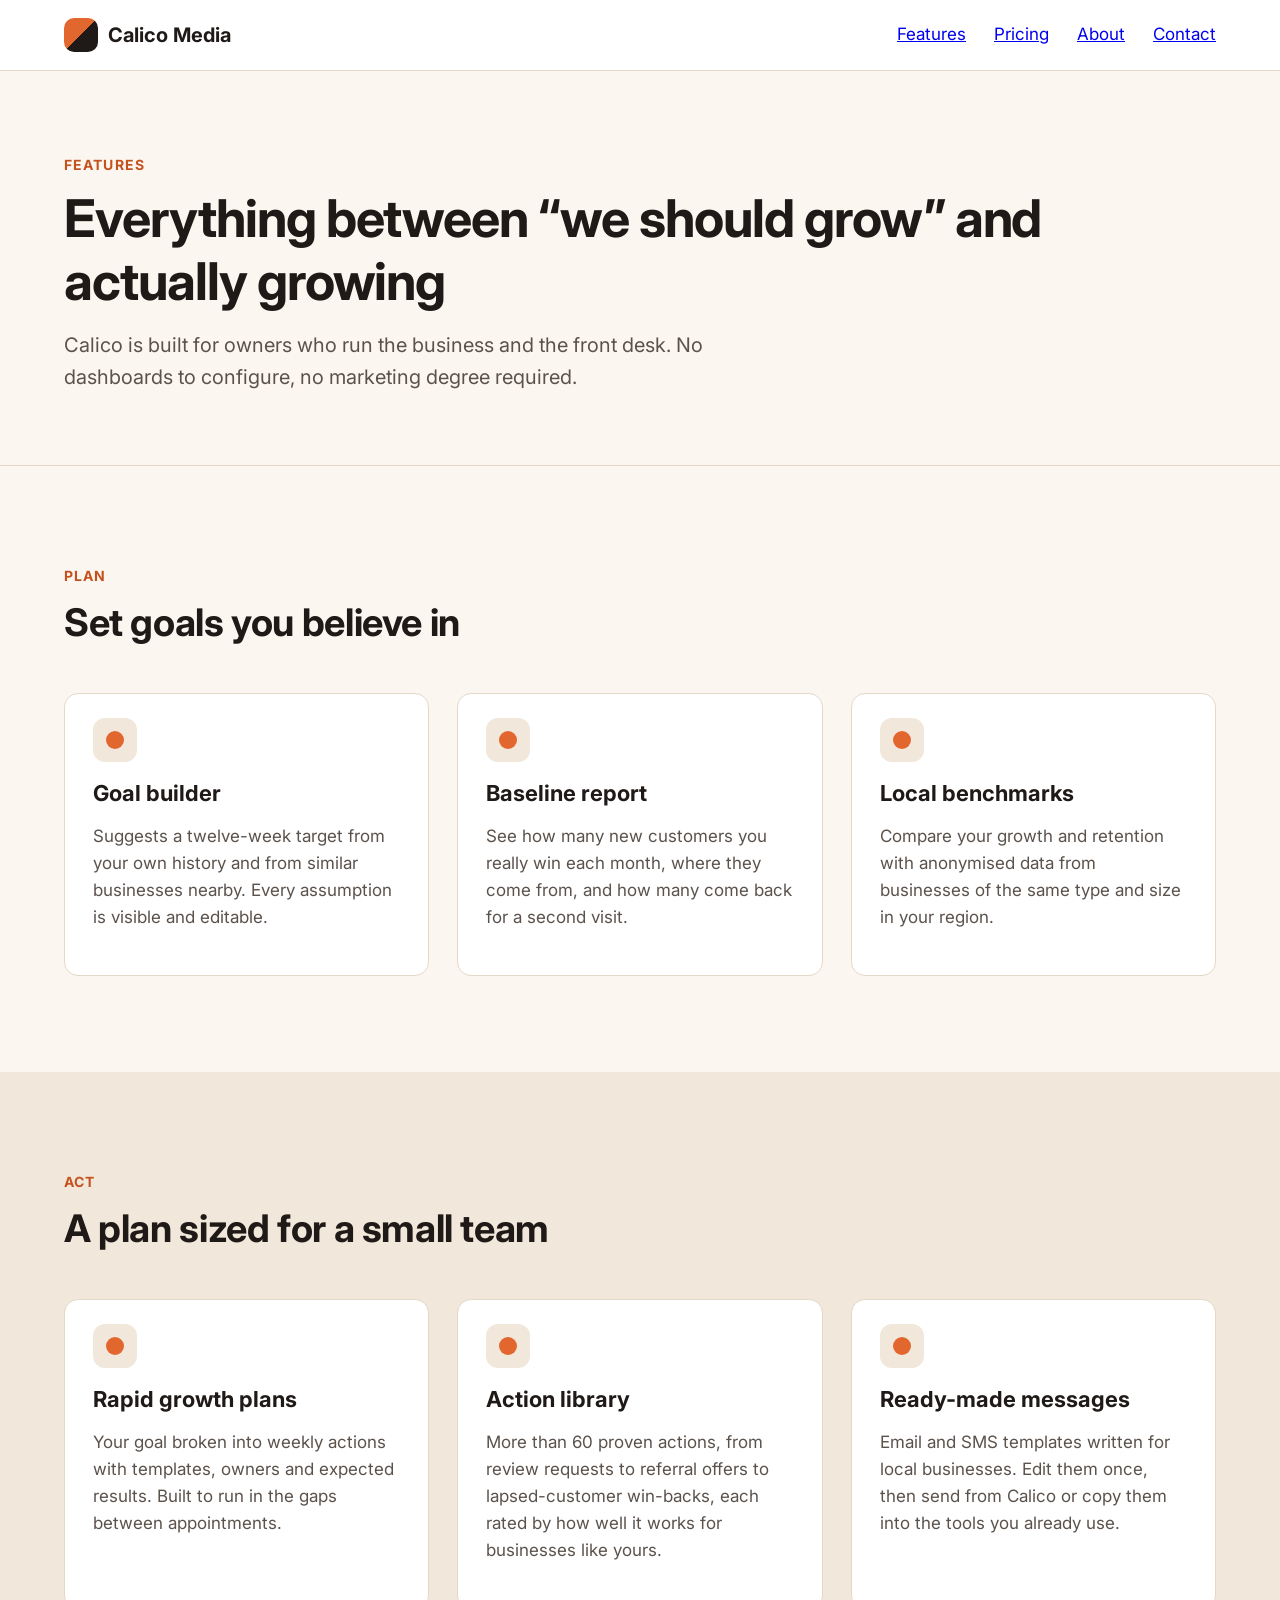
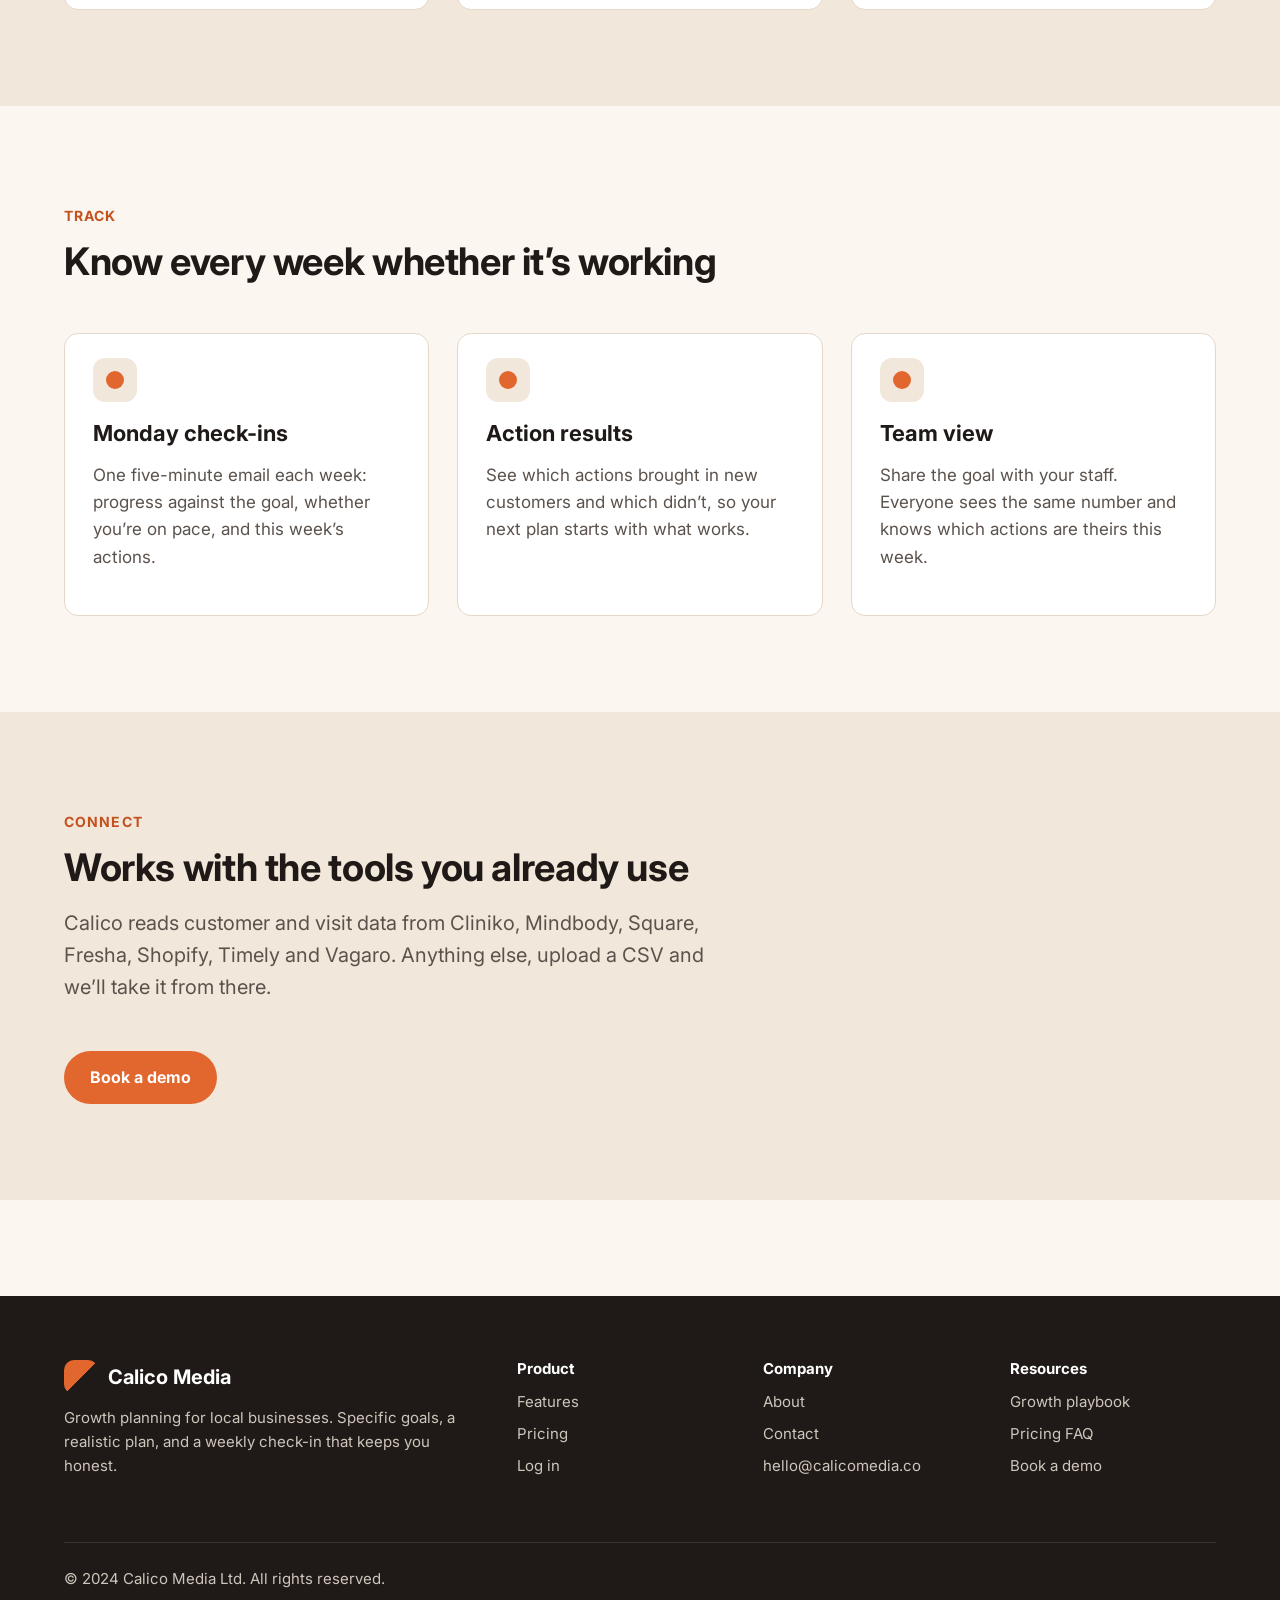
==== public/features.html @ 958faabe "fix mentor req. 11/23" ====
<!DOCTYPE html>
<html lang="en">
<head>
  <meta charset="utf-8">
  <meta name="viewport" content="width=device-width, initial-scale=1">
  <title>Features | Calico Media</title>
  <meta name="description" content="Goal builder, rapid growth plans, Monday check-ins and more. See everything Calico does to help local businesses grow.">
  <link rel="preconnect" href="https://fonts.googleapis.com">
  <link rel="preconnect" href="https://fonts.gstatic.com" crossorigin>
  <link href="https://fonts.googleapis.com/css2?family=Inter:wght@100;200;300;400;500;600;700;800;900&display=swap" rel="stylesheet">
  <link rel="stylesheet" href="css/styles.css">
</head>
<body>
  <header class="site-header">
    <div class="container">
      <a class="logo" href="index.html"><span class="logo-mark"></span>Calico Media</a>
      <nav aria-label="Main">
        <ul class="nav-links--feat">
          <li><a href="features.html" aria-current="page">Features</a></li>
          <li><a href="pricing.html">Pricing</a></li>
          <li><a href="about.html">About</a></li>
          <li><a href="contact.html">Contact</a></li>
        </ul>
      </nav>
    </div>
  </header>

  <main>
    <section class="page-header">
      <div class="container">
        <span class="eyebrow">Features</span>
        <h1>Everything between &ldquo;we should grow&rdquo; and actually growing</h1>
        <p class="lead">Calico is built for owners who run the business and the front desk. No dashboards to configure, no marketing degree required.</p>
      </div>
    </section>

    <section class="section">
      <div class="container">
        <div class="section-intro">
          <span class="eyebrow">Plan</span>
          <h2>Set goals you believe in</h2>
        </div>
        <div class="card-grid">
          <div class="card">
            <div class="card-body">
              <div class="icon-dot"></div>
              <h3>Goal builder</h3>
              <p>Suggests a twelve-week target from your own history and from similar businesses nearby. Every assumption is visible and editable.</p>
            </div>
          </div>
          <div class="card">
            <div class="card-body">
              <div class="icon-dot"></div>
              <h3>Baseline report</h3>
              <p>See how many new customers you really win each month, where they come from, and how many come back for a second visit.</p>
            </div>
          </div>
          <div class="card">
            <div class="card-body">
              <div class="icon-dot"></div>
              <h3>Local benchmarks</h3>
              <p>Compare your growth and retention with anonymised data from businesses of the same type and size in your region.</p>
            </div>
          </div>
        </div>
      </div>
    </section>

    <section class="section section--sand">
      <div class="container">
        <div class="section-intro">
          <span class="eyebrow">Act</span>
          <h2>A plan sized for a small team</h2>
        </div>
        <div class="card-grid">
          <div class="card">
            <div class="card-body">
              <div class="icon-dot"></div>
              <h3>Rapid growth plans</h3>
              <p>Your goal broken into weekly actions with templates, owners and expected results. Built to run in the gaps between appointments.</p>
            </div>
          </div>
          <div class="card">
            <div class="card-body">
              <div class="icon-dot"></div>
              <h3>Action library</h3>
              <p>More than 60 proven actions, from review requests to referral offers to lapsed-customer win-backs, each rated by how well it works for businesses like yours.</p>
            </div>
          </div>
          <div class="card">
            <div class="card-body">
              <div class="icon-dot"></div>
              <h3>Ready-made messages</h3>
              <p>Email and SMS templates written for local businesses. Edit them once, then send from Calico or copy them into the tools you already use.</p>
            </div>
          </div>
        </div>
      </div>
    </section>

    <section class="section">
      <div class="container">
        <div class="section-intro">
          <span class="eyebrow">Track</span>
          <h2>Know every week whether it&rsquo;s working</h2>
        </div>
        <div class="card-grid">
          <div class="card">
            <div class="card-body">
              <div class="icon-dot"></div>
              <h3>Monday check-ins</h3>
              <p>One five-minute email each week: progress against the goal, whether you&rsquo;re on pace, and this week&rsquo;s actions.</p>
            </div>
          </div>
          <div class="card">
            <div class="card-body">
              <div class="icon-dot"></div>
              <h3>Action results</h3>
              <p>See which actions brought in new customers and which didn&rsquo;t, so your next plan starts with what works.</p>
            </div>
          </div>
          <div class="card">
            <div class="card-body">
              <div class="icon-dot"></div>
              <h3>Team view</h3>
              <p>Share the goal with your staff. Everyone sees the same number and knows which actions are theirs this week.</p>
            </div>
          </div>
        </div>
      </div>
    </section>

    <section class="section section--sand">
      <div class="container">
        <div class="section-intro">
          <span class="eyebrow">Connect</span>
          <h2>Works with the tools you already use</h2>
          <p class="lead">Calico reads customer and visit data from Cliniko, Mindbody, Square, Fresha, Shopify, Timely and Vagaro. Anything else, upload a CSV and we&rsquo;ll take it from there.</p>
        </div>
        <a class="btn" href="contact.html">Book a demo</a>
      </div>
    </section>
  </main>

  <footer class="site-footer">
    <div class="container">
      <div class="footer-grid">
        <div>
          <a class="logo" href="index.html"><span class="logo-mark"></span>Calico Media</a>
          <p>Growth planning for local businesses. Specific goals, a realistic plan, and a weekly check-in that keeps you honest.</p>
        </div>
        <div>
          <h4>Product</h4>
          <ul>
            <li><a href="features.html">Features</a></li>
            <li><a href="pricing.html">Pricing</a></li>
            <li><a href="https://app.calicomedia.co/login">Log in</a></li>
          </ul>
        </div>
        <div>
          <h4>Company</h4>
          <ul>
            <li><a href="about.html">About</a></li>
            <li><a href="contact.html">Contact</a></li>
            <li><a href="mailto:hello@calicomedia.co">hello@calicomedia.co</a></li>
          </ul>
        </div>
        <div>
          <h4>Resources</h4>
          <ul>
            <li><a href="index.html#playbook">Growth playbook</a></li>
            <li><a href="pricing.html#faq">Pricing FAQ</a></li>
            <li><a href="contact.html">Book a demo</a></li>
          </ul>
        </div>
      </div>
      <div class="footer-bottom">
        <p>&copy; 2024 Calico Media Ltd. All rights reserved.</p>
      </div>
    </div>
  </footer>
</body>
</html>
---- public/css/styles.css ----
/* Calico Media marketing site */

:root {
  --ink: #1f1a17;
  --ink-soft: #5b524c;
  --cream: #fbf6ef;
  --sand: #f1e7da;
  --white: #ffffff;
  --orange: #e2672f;
  --orange-dark: #c4521f;
  --teal: #1f6f6b;
  --line: #e4d8c8;
  --radius: 14px;
}

*,
*::before,
*::after {
  box-sizing: border-box;
}

html,
body {
  overflow-x: hidden;
}

body {
  margin: 0;
  font-family:
    "Inter",
    -apple-system,
    BlinkMacSystemFont,
    "Segoe UI",
    sans-serif;
  font-weight: 400;
  font-size: 17px;
  line-height: 1.6;
  color: var(--ink);
  background: var(--cream);
}

h1,
h2,
h3,
h4 {
  font-weight: 700;
  line-height: 1.2;
  margin: 0 0 16px;
}

h1 {
  font-size: 52px;
  letter-spacing: -0.02em;
}

h2 {
  font-size: 38px;
  letter-spacing: -0.01em;
}

h3 {
  font-size: 22px;
}

p {
  margin: 0 0 16px;
}

img {
  max-width: 100%;
}

.container {
  max-width: 1200px;
  margin: 0 auto;
  padding: 0 24px;
}

.section {
  padding: 96px 0;
}

.section--sand {
  background: var(--sand);
}

.eyebrow {
  display: inline-block;
  font-size: 14px;
  font-weight: 700;
  letter-spacing: 0.08em;
  text-transform: uppercase;
  color: var(--orange-dark);
  margin-bottom: 12px;
}

.lead {
  font-size: 20px;
  color: var(--ink-soft);
  max-width: 640px;
}

.section-intro {
  max-width: 680px;
  margin-bottom: 48px;
}

.btn {
  display: inline-block;
  padding: 14px 26px;
  border-radius: 999px;
  background: var(--orange);
  color: var(--white);
  font-weight: 700;
  text-decoration: none;
  border: 0;
  font-size: 16px;
  font-family: inherit;
  cursor: pointer;
}

.btn:hover {
  background: var(--orange-dark);
}

.btn--ghost {
  background: transparent;
  color: inherit;
  box-shadow: inset 0 0 0 2px currentColor;
}

.btn--ghost:hover {
  background: rgba(255, 255, 255, 0.1);
}

/* Header */

.site-header {
  background: var(--white);
  border-bottom: 1px solid var(--line);
}

.site-header .container {
  display: flex;
  flex-wrap: wrap;
  align-items: center;
  justify-content: space-between;
  gap: 12px 32px;
  padding-top: 18px;
  padding-bottom: 18px;
}

.logo {
  display: flex;
  align-items: center;
  gap: 10px;
  flex-shrink: 0;
  font-size: 20px;
  font-weight: 700;
  color: var(--ink);
  text-decoration: none;
}

.logo-mark {
  width: 34px;
  height: 34px;
  border-radius: 10px;
  background: linear-gradient(
    135deg,
    var(--orange) 0%,
    var(--orange) 50%,
    var(--ink) 50%,
    var(--ink) 100%
  );
}

.nav-links {
  display: flex;
  flex-wrap: wrap;
  align-items: center;
  gap: 8px 28px;
  list-style: none;
  margin: 0;
  padding: 0;
}

.nav-links--feat,
.nav-links--price {
  display: flex;
  flex-wrap: wrap;
  align-items: center;
  gap: 8px 28px;
  list-style: none;
  margin: 0;
  padding: 0;
  color: #000000;
}

.nav-links a {
  color: var(--ink);
  text-decoration: none;
}

.nav-links a:hover,
.nav-links a[aria-current="page"] {
  color: var(--orange-dark);
}

.site-header--home {
  background: var(--ink);
  border-bottom: 0;
}

.site-header--home .logo,
.site-header--home .nav-links a {
  color: var(--white);
}

.site-header--home .logo-mark {
  background: linear-gradient(
    135deg,
    var(--orange) 0%,
    var(--orange) 50%,
    var(--white) 50%,
    var(--white) 100%
  );
}

.site-header--home .container {
  flex-wrap: nowrap;
}

.site-header--home nav {
  min-width: 0;
}

.site-header--home .nav-links {
  flex-wrap: wrap;
  gap: 0;
}

.site-header--home .nav-links li {
  min-width: 0;
}

.site-header--home .nav-links a {
  display: block;
  padding: 0 14px;
  white-space: nowrap;
}

.site-header--home .nav-links li:last-child {
  flex-shrink: 0;
}

.site-header--home .nav-links .btn {
  margin-left: 12px;
  padding: 10px 20px;
}

/* Home hero */

.hero {
  background: var(--ink);
  color: var(--white);
  padding: 56px 0 88px;
}

.hero-inner {
  display: flex;
  align-items: center;
  gap: 56px;
}

.hero-text {
  flex: 1;
  min-width: 0;
}

.hero-text .lead {
  color: #d9cfc5;
}

.hero-actions {
  display: flex;
  flex-wrap: wrap;
  gap: 12px;
  margin-top: 32px;
}

.hero-media {
  width: 600px;
  flex-shrink: 0;
  overflow: hidden;
}

.hero-image {
  max-width: 100%;
  aspect-ratio: 4 / 3;
  border-radius: var(--radius);
  width: 100%;
  display: block;
  object-fit: cover;
}

/* Trust strip */

.trust {
  padding: 40px 0;
  border-bottom: 1px solid var(--line);
  text-align: center;
}

.trust p {
  color: var(--ink-soft);
  font-size: 15px;
}

.trust-list {
  display: flex;
  flex-wrap: wrap;
  justify-content: center;
  gap: 12px 40px;
  list-style: none;
  margin: 0;
  padding: 0;
  font-weight: 700;
  font-size: 18px;
  color: #8a7d72;
}

/* Steps */

.steps {
  display: grid;
  grid-template-columns: repeat(auto-fit, minmax(240px, 1fr));
  gap: 24px;
}

.step {
  background: var(--white);
  border: 1px solid var(--line);
  border-radius: var(--radius);
  padding: 32px;
}

.step-number {
  display: inline-flex;
  align-items: center;
  justify-content: center;
  width: 40px;
  height: 40px;
  border-radius: 50%;
  background: var(--sand);
  color: var(--orange-dark);
  font-weight: 700;
  margin-bottom: 16px;
}

/* Check list */

.check-list {
  list-style: none;
  margin: 24px 0 0;
  padding: 0;
}

.check-list li {
  position: relative;
  padding-left: 32px;
  margin-bottom: 14px;
}

.check-list li::before {
  content: "";
  position: absolute;
  left: 0;
  top: 6px;
  width: 16px;
  height: 16px;
  border-radius: 50%;
  background: var(--teal);
  box-shadow: inset 0 0 0 4px #cfe6e4;
}

/* FAQ */

.faq {
  max-width: 820px;
}

.faq details {
  border-top: 1px solid var(--line);
  padding: 20px 0;
}

.faq details:last-child {
  border-bottom: 1px solid var(--line);
}

.faq summary {
  font-weight: 700;
  font-size: 19px;
  cursor: pointer;
}

.faq details p {
  margin-top: 12px;
  color: var(--ink-soft);
}

/* Feature rows */

.feature-row {
  display: grid;
  grid-template-columns: 1fr 1fr;
  gap: 64px;
  align-items: center;
  margin-bottom: 96px;
}

.feature-row:last-child {
  margin-bottom: 0;
}

.feature-row--reverse .feature-media {
  order: 2;
}

.feature-media img {
  display: block;
  width: 100%;
  aspect-ratio: 4 / 3;
  object-fit: cover;
  border-radius: var(--radius);
}

/* Playbook */

.playbook-grid {
  display: grid;
  grid-template-columns: repeat(auto-fit, minmax(260px, 1fr));
  gap: 28px;
}

/* Card grid */

.card-grid {
  display: grid;
  grid-template-columns: repeat(3, 1fr);
  gap: 28px;
}

.card {
  background: var(--white);
  border: 1px solid var(--line);
  border-radius: var(--radius);
  overflow: hidden;
}

.card img {
  display: block;
  width: 100%;
  aspect-ratio: 16 / 10;
  object-fit: cover;
}

.card-body {
  padding: 24px 28px 28px;
}

.card-body p {
  color: var(--ink-soft);
}

.card-tag {
  font-size: 13px;
  font-weight: 700;
  text-transform: uppercase;
  letter-spacing: 0.06em;
  color: var(--teal);
}

.icon-dot {
  width: 44px;
  height: 44px;
  border-radius: 12px;
  background: var(--sand);
  margin-bottom: 18px;
  position: relative;
}

.icon-dot::after {
  content: "";
  position: absolute;
  inset: 13px;
  border-radius: 50%;
  background: var(--orange);
}

/* CTA band */

.cta-band {
  background: var(--ink);
  color: var(--white);
  border-radius: 24px;
  overflow: hidden;
}

.cta-band img {
  display: block;
  width: 100%;
  aspect-ratio: 21 / 8;
  object-fit: cover;
}

.cta-body {
  padding: 48px;
  display: flex;
  flex-wrap: wrap;
  align-items: center;
  justify-content: space-between;
  gap: 24px;
}

.cta-body h2 {
  margin: 0;
  max-width: 620px;
}

/* Page header (inner pages) */

.page-header {
  padding: 80px 0 56px;
  border-bottom: 1px solid var(--line);
}

/* Pricing */

.pricing-grid {
  display: grid;
  grid-template-columns: repeat(auto-fit, minmax(260px, 1fr));
  gap: 24px;
  align-items: stretch;
}

.pricing-card {
  background: var(--white);
  border: 1px solid var(--line);
  border-radius: var(--radius);
  padding: 36px 32px;
  display: flex;
  flex-direction: column;
}

.pricing-card--featured {
  border: 2px solid var(--orange);
  box-shadow: 0 24px 48px rgba(226, 103, 47, 0.14);
}

.plan-badge {
  align-self: flex-start;
  font-size: 13px;
  font-weight: 700;
  background: var(--orange);
  color: var(--white);
  border-radius: 999px;
  padding: 4px 12px;
  margin-bottom: 16px;
}

.price {
  font-size: 48px;
  font-weight: 700;
  margin: 8px 0 4px;
}

.price small {
  font-size: 17px;
  font-weight: 400;
  color: var(--ink-soft);
}

.pricing-card .check-list {
  flex: 1;
  margin-bottom: 28px;
}

.pricing-card .btn {
  text-align: center;
}

.pricing-note {
  margin-top: 32px;
  color: var(--ink-soft);
  font-size: 15px;
}

/* About */

.stats {
  display: grid;
  grid-template-columns: repeat(auto-fit, minmax(160px, 1fr));
  gap: 16px;
}

.stat {
  background: var(--white);
  border: 1px solid var(--line);
  border-radius: var(--radius);
  padding: 28px 20px;
}

.stat-number {
  display: block;
  font-size: 48px;
  font-weight: 700;
  color: var(--orange-dark);
}

.stat-label {
  display: block;
  font-size: 15px;
  color: var(--ink-soft);
}

.prose {
  max-width: 720px;
}

.team-grid {
  display: grid;
  grid-template-columns: repeat(auto-fit, minmax(220px, 1fr));
  gap: 24px;
}

.person {
  background: var(--white);
  border: 1px solid var(--line);
  border-radius: var(--radius);
  padding: 28px;
}

.avatar {
  width: 56px;
  height: 56px;
  border-radius: 50%;
  background: var(--sand);
  color: var(--orange-dark);
  display: flex;
  align-items: center;
  justify-content: center;
  font-weight: 700;
  margin-bottom: 16px;
}

.person p {
  color: var(--ink-soft);
  font-size: 15px;
  margin: 0;
}

/* Contact */

.contact-layout {
  display: grid;
  grid-template-columns: 3fr 2fr;
  gap: 64px;
}

.contact-form label {
  display: block;
  font-weight: 700;
  margin-bottom: 6px;
}

.contact-form input,
.contact-form textarea {
  display: block;
  width: 100%;
  font: inherit;
  padding: 12px 14px;
  border: 1px solid var(--line);
  border-radius: 10px;
  background: var(--white);
  margin-bottom: 20px;
}

.contact-form textarea {
  min-height: 160px;
  resize: vertical;
}

.form-status {
  margin-top: 16px;
  font-weight: 700;
}

.form-status--success {
  color: var(--teal);
}

.form-status--error {
  color: #b3261e;
}

.contact-aside {
  background: var(--white);
  border: 1px solid var(--line);
  border-radius: var(--radius);
  padding: 32px;
  align-self: start;
}

.contact-aside h3 {
  font-size: 18px;
  margin-top: 24px;
  margin-bottom: 6px;
}

.contact-aside h3:first-child {
  margin-top: 0;
}

.contact-aside p {
  color: var(--ink-soft);
  margin: 0;
}

/* Footer */

.site-footer {
  background: var(--ink);
  color: #cfc5bb;
  padding: 64px 0 32px;
  margin-top: 96px;
  font-size: 15px;
}

.footer-grid {
  display: grid;
  grid-template-columns: 2fr 1fr 1fr 1fr;
  gap: 40px;
}

.site-footer h4 {
  color: var(--white);
  font-size: 15px;
  margin-bottom: 12px;
}

.site-footer ul {
  list-style: none;
  margin: 0;
  padding: 0;
}

.site-footer li {
  margin-bottom: 8px;
}

.site-footer a {
  color: #cfc5bb;
  text-decoration: none;
}

.site-footer a:hover {
  color: var(--white);
}

.site-footer .logo {
  color: var(--white);
  margin-bottom: 12px;
}

.footer-bottom {
  border-top: 1px solid #3a322d;
  margin-top: 48px;
  padding-top: 24px;
}

/* Mobile drawer */

.btn__menu {
  background-color: transparent;
  border: none;
  display: none;
  cursor: pointer;
  transition: all 300ms ease;
  color: #c4521f;
}

.btn__menu--svg:hover {
  filter: invert(26%) sepia(94%) saturate(7476%) hue-rotate(261deg)
    brightness(94%) contrast(115%);
}

.menu {
  position: fixed;
  top: 0;
  right: 0;
  width: 100vw;
  height: 100vh;
  background-color: var(--ink);
  display: flex;
  flex-direction: column;
  justify-content: center;
  align-items: center;
  z-index: 999;
  visibility: hidden;
  opacity: 0;
  transform: translateX(100%);
  transition: all 0.3s ease-in-out;
}

body.menu--open {
  overflow: hidden;
}

body.menu--open .menu {
  visibility: visible;
  opacity: 1;
  transform: translateX(0);
}

.btn__menu--close {
  position: fixed;
  top: 24px;
  right: 24px;
  background: transparent;
  border: none;
  cursor: pointer;
}

.btn__menu--close svg {
  color: var(--white);
}

.menu__links {
  list-style: none;
  padding: 0;
  margin: 0;
  display: flex;
  flex-direction: column;
  align-items: center;
  gap: 20px;
}

.menu__link {
  color: var(--white);
  font-size: 22px;
  font-weight: 600;
  text-decoration: none;
}

.menu__link--primary {
  color: #f7fafc;
  padding: 12px 32px;
  background: var(--orange);
  border-radius: 500px;
  border: none;
}

@media (max-width: 875px) {
  .hero-inner {
    gap: 32px;
  }

  .hero-media {
    flex: 1 1 0;
    width: auto;
    min-width: 0;
    max-width: 600px;
  }

  .site-header--home .container {
    gap: 12px 16px;
  }

  .site-header--home .nav-links a {
    padding: 0 8px;
    font-size: 15px;
  }

  .site-header--home .nav-links .btn {
    margin-left: 8px;
    padding: 8px 14px;
    font-size: 14px;
  }
}

@media (max-width: 768px) {
  h1 {
    font-size: 40px;
  }

  p {
    font-size: 16px;
  }

  h2 {
    font-size: 30px;
  }

  .section {
    padding: 64px 0;
  }

  .feature-row {
    grid-template-columns: 1fr;
    gap: 32px;
    margin-bottom: 64px;
  }

  .feature-row--reverse .feature-media {
    order: 0;
  }

  .card-grid {
    grid-template-columns: repeat(2, 1fr);
  }

  .contact-layout {
    grid-template-columns: 1fr;
    gap: 40px;
  }

  .footer-grid {
    grid-template-columns: 1fr 1fr;
  }

  .hero-inner {
    flex-direction: column-reverse;
    gap: 32px;
  }

  .hero-media {
    width: 100%;
    max-width: 100%;
    flex: none;
  }

  .hero-image {
    object-fit: cover;
    max-width: 100%;
    aspect-ratio: 16 / 9;
  }

  .nav-links {
    display: none;
  }

  .btn__menu {
    display: block;
  }

  .playbook-grid {
    display: flex;
    flex-direction: column;
    gap: 28px;
  }
}

@media (max-width: 480px) {
  h1 {
    font-size: 24px;
  }

  p {
    font-size: 16px;
  }

  .card-grid {
    grid-template-columns: 1fr;
  }

  .cta-body {
    padding: 32px 24px;
  }

  .footer-grid {
    grid-template-columns: 1fr;
  }

  .hero-inner {
    gap: 24px;
    flex-direction: column-reverse;
  }

  .hero-image,
  .hero-media {
    object-fit: cover;
    max-width: 100%;
    width: 100%;
  }
}
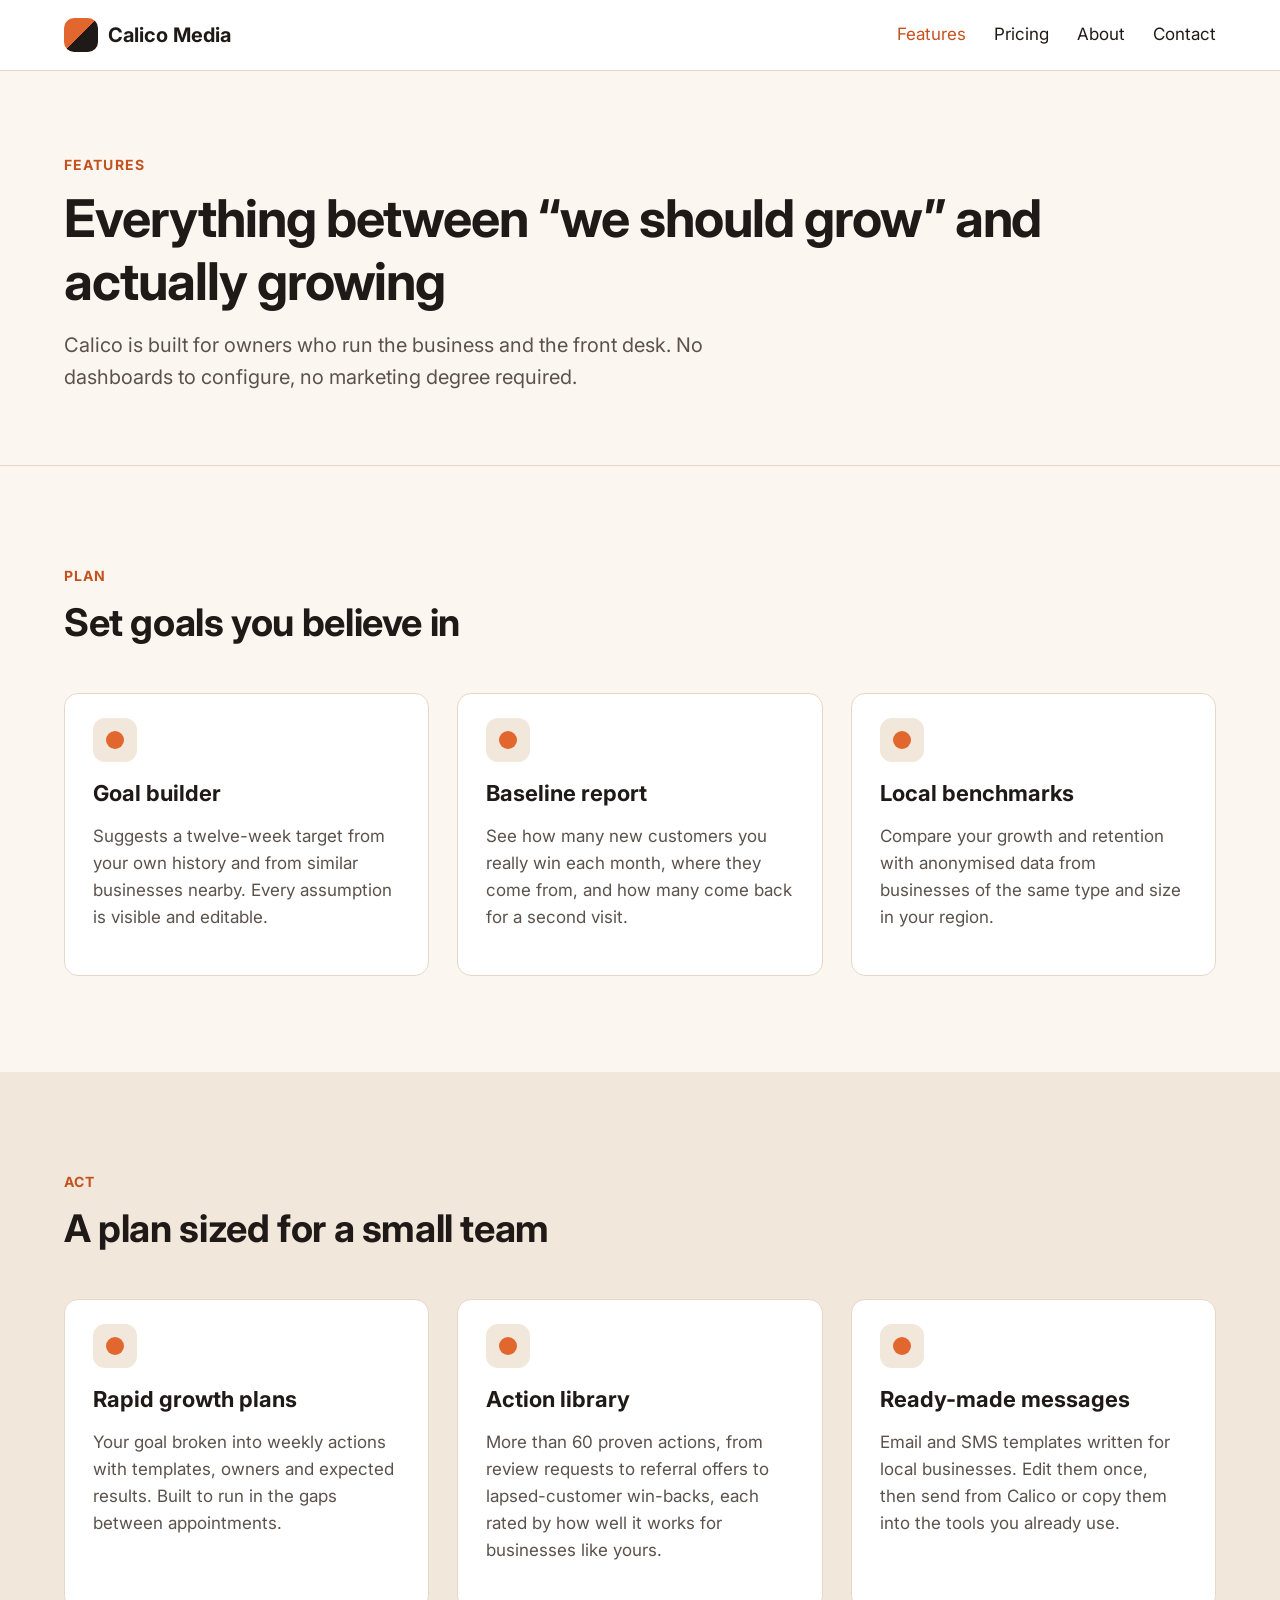
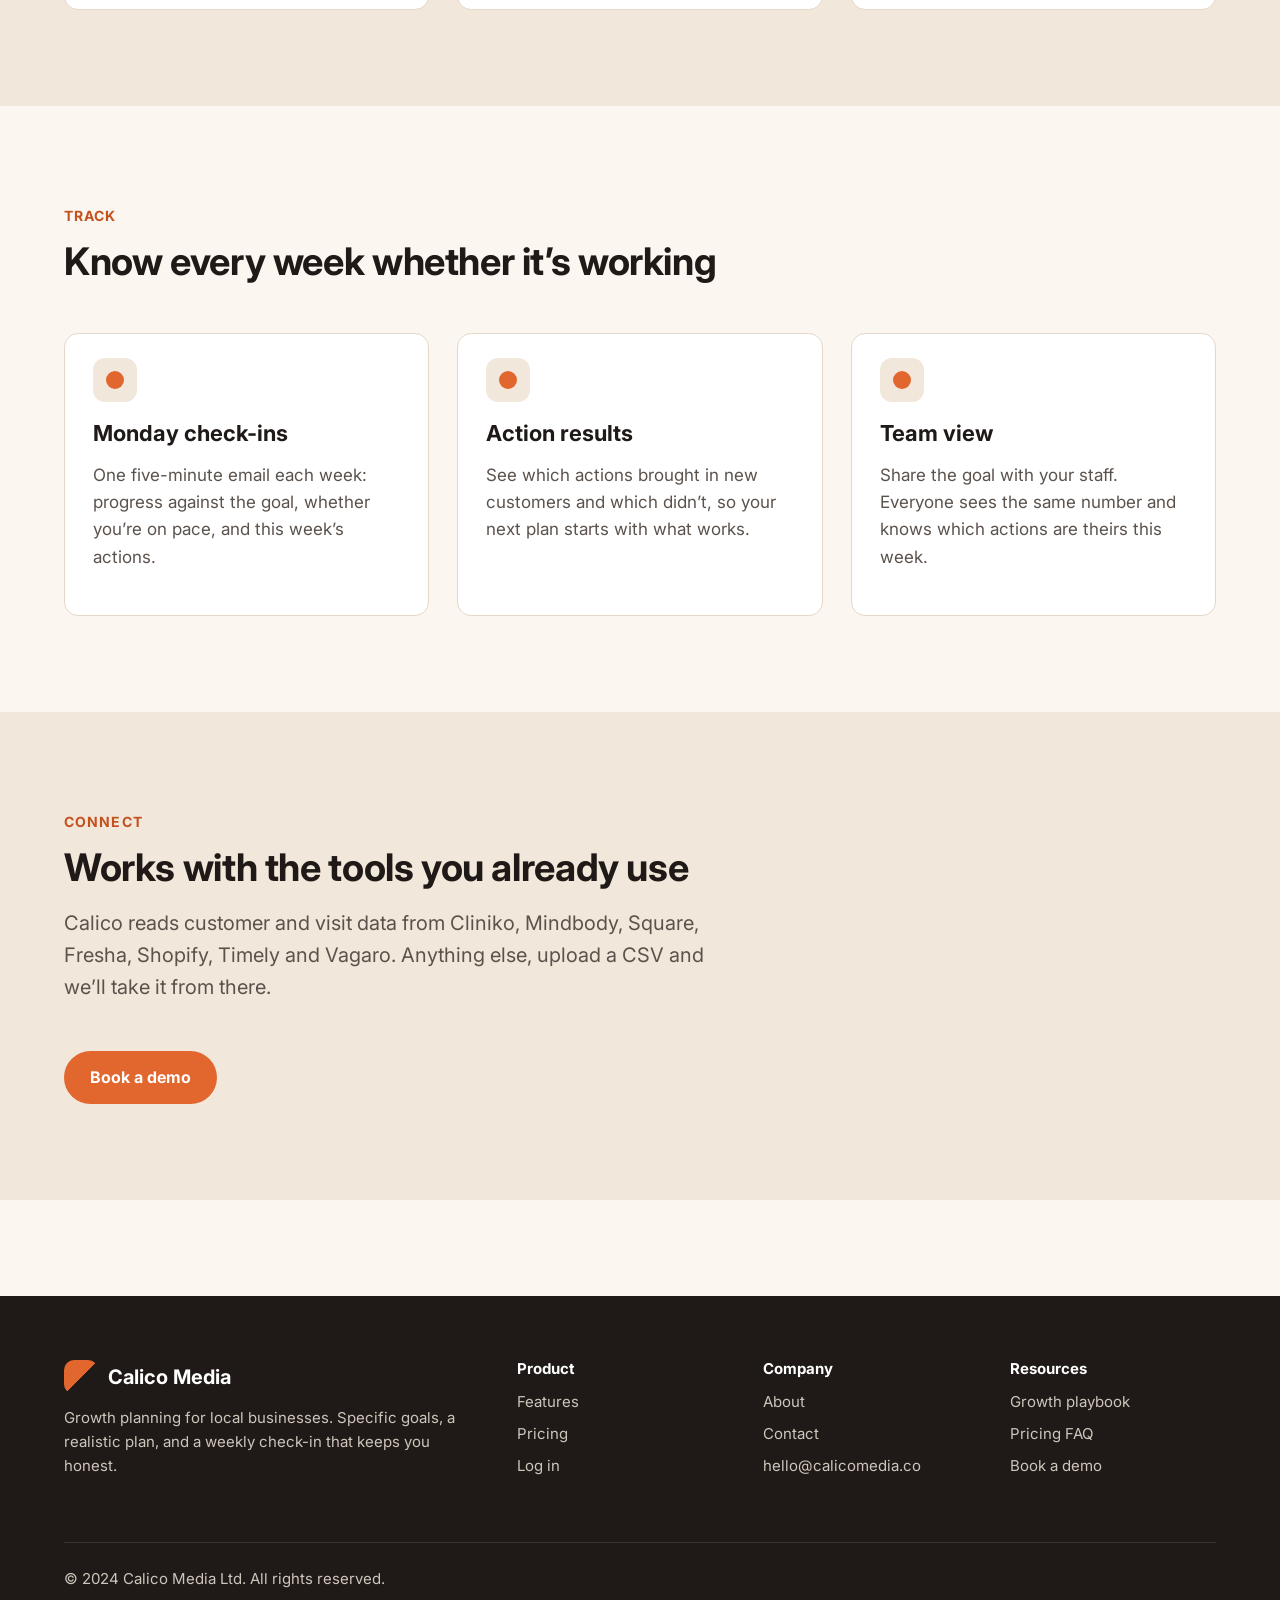
==== commit 4f379e30: "second calico revisions" ====
--- a/public/features.html
+++ b/public/features.html
@@ -15,7 +15,7 @@
     <div class="container">
       <a class="logo" href="index.html"><span class="logo-mark"></span>Calico Media</a>
       <nav aria-label="Main">
-        <ul class="nav-links--feat">
+        <ul class="nav-links">
           <li><a href="features.html" aria-current="page">Features</a></li>
           <li><a href="pricing.html">Pricing</a></li>
           <li><a href="about.html">About</a></li>
--- a/public/css/styles.css
+++ b/public/css/styles.css
@@ -22,6 +22,9 @@
 html,
 body {
   overflow-x: hidden;
+}
+a {
+  color: var(--teal);
 }
 
 body {
@@ -184,18 +187,6 @@
   padding: 0;
 }
 
-.nav-links--feat,
-.nav-links--price {
-  display: flex;
-  flex-wrap: wrap;
-  align-items: center;
-  gap: 8px 28px;
-  list-style: none;
-  margin: 0;
-  padding: 0;
-  color: #000000;
-}
-
 .nav-links a {
   color: var(--ink);
   text-decoration: none;
@@ -946,10 +937,9 @@
     aspect-ratio: 16 / 9;
   }
 
-  .nav-links {
+  .site-header--home .nav-links {
     display: none;
   }
-
   .btn__menu {
     display: block;
   }
@@ -962,11 +952,13 @@
 }
 
 @media (max-width: 480px) {
-  h1 {
+  .site-header--home,
+  .hero h1 {
     font-size: 24px;
   }
 
-  p {
+  .site-header--home,
+  .hero p {
     font-size: 16px;
   }
 
